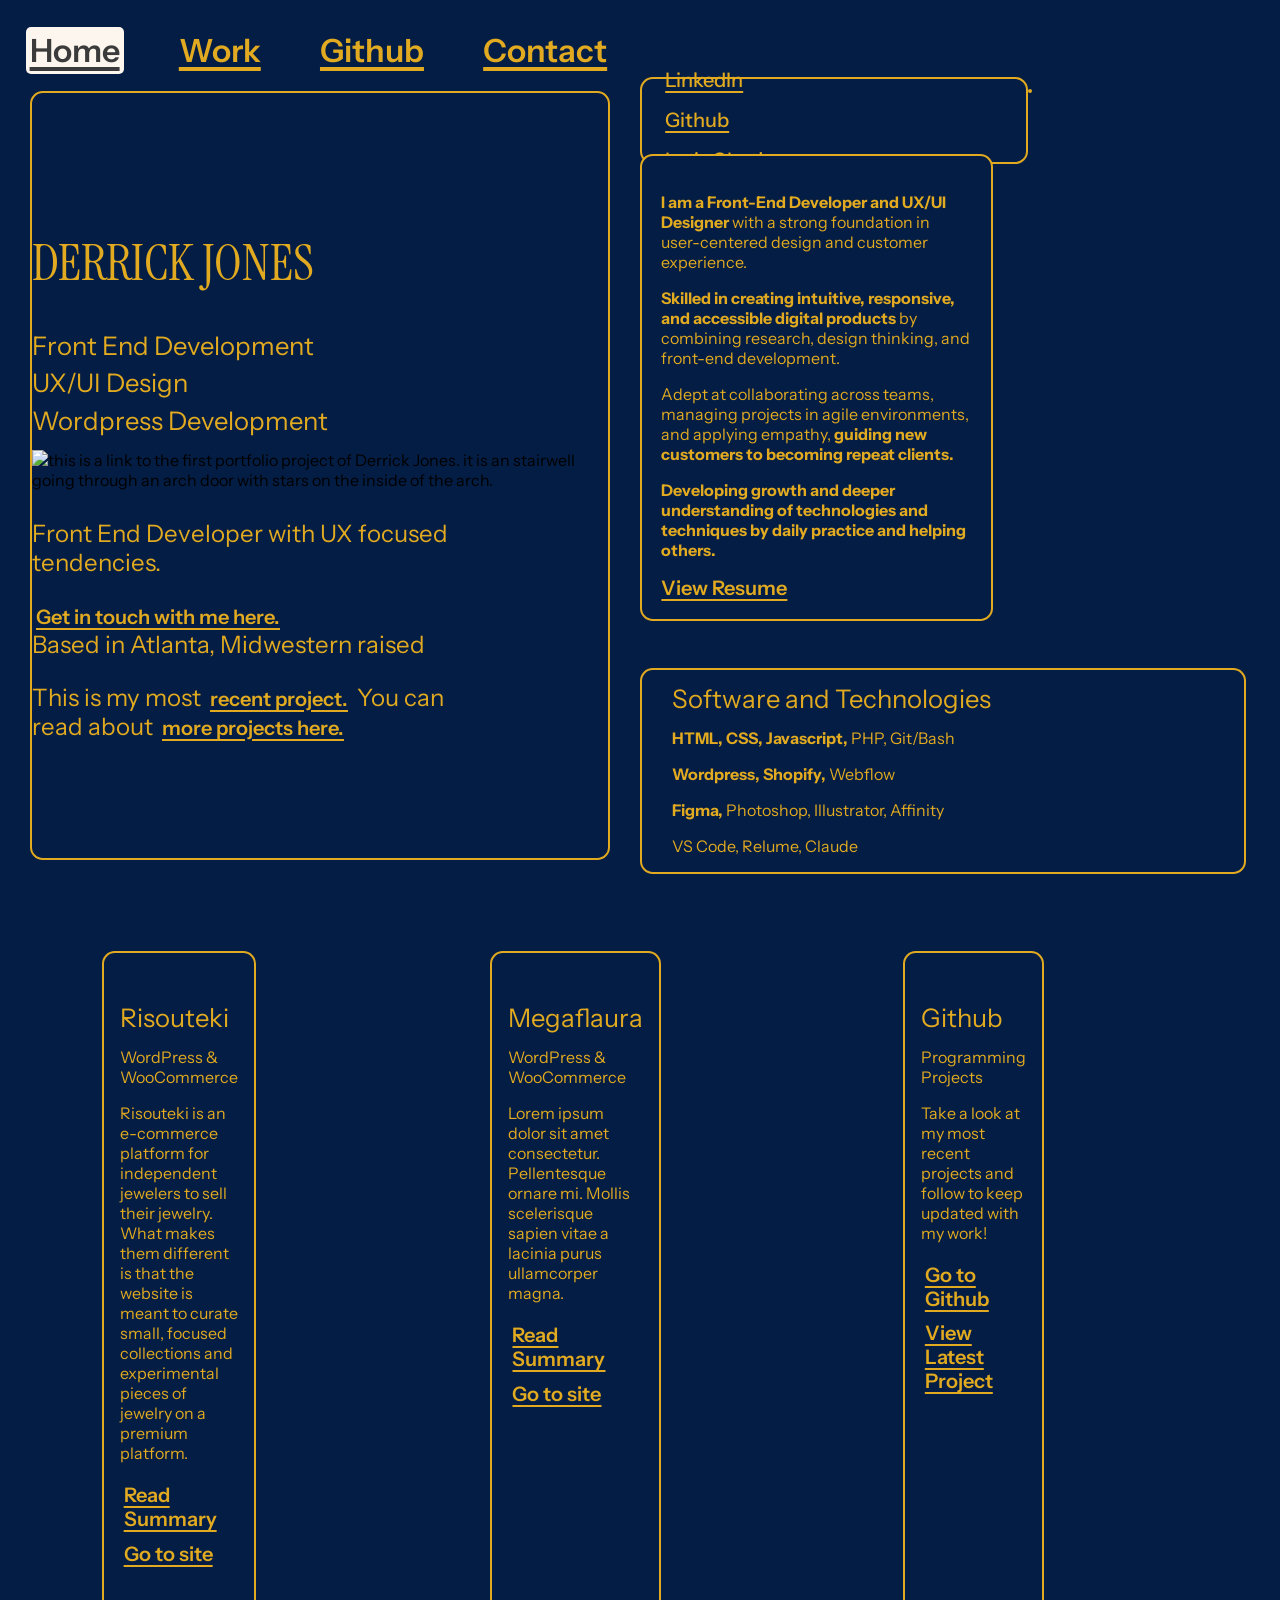
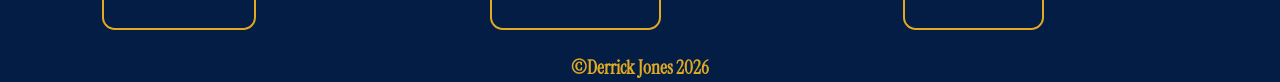
==== index.html @ 46186033 "Portfolio First run of portfolio, v0.0" ====
<!DOCTYPE html>
<html lang="en">

<head>
    <meta charset="UTF-8">
    <meta http-equiv="X-UA-Compatible" content="IE=edge">
    <meta name="viewport" content="width=device-width, initial-scale=1.0">
    <link rel="stylesheet" href="css/styles.css" />
    <style>
        @import url('https://fonts.googleapis.com/css2?family=Instrument+Sans:ital,wght@0,400..700;1,400..700&display=swap');
        @import url('https://fonts.googleapis.com/css2?family=Instrument+Sans:ital,wght@0,400..700;1,400..700&family=Instrument+Serif:ital@0;1&display=swap');
    </style>
    <title>Derrick Jones, WordPress Developer</title>
</head>
<nav>
    <a href="" id="currentNav">Home</a>
    <a href="#work">Work</a>
    <aside class="dropdown">
        <ul>
            <li>
                <a href="">Risouteki</a>
                <p>Wordpress & WooCommerce</p>
            </li>
            <li>
                <a href="">Megaflaura</a>
                <p>Wordpress & WooCommerce</p>
            </li>
            <li>
                <a href="">Interactions & Animations</a>
                <p>Javascript creations</p>
            </li>
        </ul>
    </aside>
    <a href="https://github.com/derrickdotnet">Github </a>
    <a href="">Contact </a>
</nav>

<body>
    <main>
        <section class="heroGrid">
            <div class="heroGrid_card">
                <div class="heroGrid_titles">
                    <h1>Derrick Jones</h2>
                        <h2>Front End Development</h2>
                        <h2>UX/UI Design</h2>
                        <h2>Wordpress Development</h2>
                        <img id="stairway" src="../images/bigstairwaycolor.svg"
                            alt="this is a link to the first portfolio project of Derrick Jones. it is an stairwell going through an arch door with stars on the inside of the arch.">
                        <div class="heroGrid_copy">
                            <p>Front End Developer with UX focused tendencies.</p>
                            <p><a href="https://calendly.com/derrick-j-d-jones/30min" target="_blank">Get in touch with
                                    me here.</a><br> Based in Atlanta, Midwestern raised</p>
                            <p>This is my most <a href="https://dev-risouteki.pantheonsite.io/" target="_blank">recent
                                    project.</a> You can read about <a href="#work">more projects here.</a></p>
                        </div>
                </div>
            </div>

            <div class="mobileNav_button">
                <button><a href="">Learn More</a></button>
            </div>
            <div class="desktopGrid">
                <div class="desktopGrid_connect">
                    <a href="https://github.com/derrickdotnet">LinkedIn</a>
                    <a href="https://github.com/derrickdotnet">Github</a>
                    <a href="https://calendly.com/derrick-j-d-jones/30min">Let's Chat!</a>
                </div>
                <div class="desktopGrid_recentWork">
                    <p><span class="subtitle">I am a Front-End Developer and UX/UI Designer</span> with a strong
                        foundation in user-centered design and customer experience. </p>
                    <p><span class="subtitle">Skilled in creating intuitive, responsive, and accessible digital
                            products</span> by combining research,
                        design thinking, and front-end development.</p>
                    <p>Adept at collaborating across teams, managing projects in agile
                        environments, and applying empathy, <span class="subtitle">guiding new customers to becoming
                            repeat clients.</span></p>
                    <p><span class="subtitle">Developing growth and deeper understanding of technologies and techniques
                            by daily practice and helping others.</span></p>
                    <a href="images/Derrick Jones Front End Wordpress Developer–Portfolio.pdf" target="_blank">View Resume</a>
                </div>
                <div class="desktopGrid_cutie">
                    <img src="../images/profile2026.jpg" alt="">
                </div>
                <div class="desktopGrid_about">
                    <div class="desktopGrid_aboutCopy">
                        <h2>Software and Technologies</h2>
                        <p><span class="subtitle">HTML, CSS, Javascript,</span> PHP, Git/Bash</p>
                        <p><span class="subtitle">Wordpress, Shopify,</span> Webflow</p>
                        <p><span class="subtitle">Figma,</span> Photoshop, Illustrator, Affinity</p>
                        <p>VS Code, Relume, Claude</p>
                    </div>
                </div>
            </div>
        </section>

 <aside id="work"></aside>

        <secion class="workGrid">
            <div class="workCard">
                <img src="images/risouteki-hero.jpg" alt="">
                <div class="workCard_copy">
                    <h2>Risouteki</h2>
                    <p>WordPress & WooCommerce</p>
                    <p>Risouteki is an e-commerce platform for independent jewelers to sell their jewelry. What makes
                        them different is that the website is meant to curate small, focused collections and
                        experimental pieces of jewelry on a premium platform.</p>
                    <a href="projects/risouteki.html">Read Summary</a>
                    <a href="https://dev-risouteki.pantheonsite.io/" target="_blank">Go to site</a>
                </div>
            </div>

            <div class="workCard">
                <img src="images/megaflaura-screenshot1.jpg" alt="">
                <div class="workCard_copy">
                    <h2>Megaflaura</h2>
                    <p>WordPress & WooCommerce</p>
                    <p>Lorem ipsum dolor sit amet consectetur. Pellentesque ornare mi.
                        Mollis scelerisque sapien vitae a lacinia purus ullamcorper magna. </p>
                    <a href="projects/megaflaura.html">Read Summary</a>
                    <a href="https://dev-blackcoffeeatl.pantheonsite.io/" target="_blank">Go to site</a>
                </div>
            </div>
            <div class="workCard">
                <img src="images/Screenshot 2026-09-05 at 9.20.54 PM.jpg" alt="">

                <div class="workCard_copy">
                    <h2>Github</h2>
                    <p>Programming Projects</p>
                    <p>Take a look at my most recent projects and follow to keep updated with my work! </p>
                    <a href="https://github.com/derrickdotnet" target="_blank">Go to Github</a>
                    <a href="https://dev-risouteki.pantheonsite.io" target="_blank">View Latest Project</a>
                </div>
            </div>
        </secion>
    </main>
    <footer>
        <h3>©Derrick Jones 2026</h3>
    </footer>
</body>

</html>
---- css/styles.css ----
/*Home  Styles CSS*/
body {
    background-color: #031D44;
    background-image: url('../images/gridpatternblue2.svg');
    background-repeat: repeat;
    background-position: center;
    background-size: cover;
    background-attachment: fixed;
    font-family: "Instrument Sans", sans-serif;
    animation: moveGrid 150s linear infinite;
    width: 100%;
    margin: 0;
}

@keyframes moveGrid {
    from {
        background-position: 0 0;
    }

    to {
        background-position: 100vw 100vh;
    }
}

h1,
h2,
h3,
p,
a {
    color: #E1AA20;
}

h1,
h2,
h3 {
    letter-spacing: 5%;
}

h1 {
    font-size: 6rem;
    font-family: "Instrument Serif", 'Times New Roman', Times, serif;
    font-size: clamp(2.5rem, 4vw, 4rem);
    text-transform: uppercase;
    font-weight: 100;
}

h2 {
    font-family: "instrument sans";
    font-size: clamp(1.5rem, 2vw, 2rem);
    font-weight: 100;
    line-height: max(0.5rem, 1rem);
}

a {
    font-size: clamp(1.25rem, 1.5vw, 1.5rem);
    transition: color 0.3s ease;
    text-decoration-thickness: 2px;
    border-radius: 5px;
    text-underline-offset: .25rem;
    font-weight: 600;

}

a:hover {
    color: #3B3B3B;
    background-color: #FCF6EE;
}

.mobileNav_button {
    display: none;
}

nav {
    position: fixed;
    display: flex;
    place-self: center;
    justify-content: center;
    top: 3%;
    z-index: 3;
}


nav a {
    font-size: 2rem;
    text-decoration-thickness: 1px;
    text-underline-offset: 5px;
    list-style: none;
    display: block;
    color: #E1AA20;
    background-color: #031D44;
    margin: 0 2vw;
    text-decoration-thickness: 4px;
    border-radius: 5px;
    padding: 4px;
}

#currentNav {
    background-color: #FCF6EE;
    color: #3B3B3B;
}

#currentNav:hover {
    background-color: #E1AA20;
    color: #FCF6EE;
    transition: color 0.1s;
    transition: background-color 0.1s;
}


.heroGrid {
    display: grid;
    grid-template-columns: 1fr 1fr;
    margin-top: 6%;
}

.heroGrid_card {
    display: block;
    background-color: #031D44;
    border: #E1AA20 0.125rem solid;
    border-radius: clamp(0.25rem, 1vw, 1rem);
    width: clamp(16rem, 90%, 44rem);
    height: 85vh;
    place-content: center;
    place-self: center;
}

.heroGrid_titles {
    justify-items: center;
}


.heroGrid_copy {
    width: clamp(16rem, 36vw, 40rem);
}

.heroGrid_copy p {
    font-size: clamp(1rem, 2vw, 1.5rem);
}

.heroGrid_copy a {
    font-weight: 600;
    text-decoration-thickness: 2px;
    border-radius: 5px;
    padding: 4px;
    text-underline-offset: .25rem;

}

#stairway {
    display: grid;
    justify-self: center;
    margin-bottom: 5%;
}

.desktopGrid {
    display: grid;
    grid-template-columns: repeat(2, 1fr);
    grid-template-rows: repeat(1, 1fr);
}

.desktopGrid_connect,
.desktopGrid_recentWork,
.desktopGrid_about {
    display: block;
    background-color: #031D44;
    border: #E1AA20 0.125rem solid;
    border-radius: clamp(0.25rem, 1vw, 1rem);
}

.desktopGrid_connect {
    display: flex;
    flex-direction: column;
    width: clamp(24rem, 5vw, 25rem);
    height: 67%;
    justify-content: center;
}

.desktopGrid_connect a {
    font-weight: 500;
    margin-left: 5%;
    line-height: 2rem;
    padding: 4px;
    width: fit-content;
}

.subtitle {
    font-weight: 800;
}

.dropdown {
    display: none;
    background-color: #031D44;
    width: fit-content;
    color: #031D44;
    border: #E1AA20 2px solid;
    border-radius: 1rem;
}

.dropdown a {
    display: block;
    width: 90%;
}

.dropdown:hover {
    display: block;
}

.desktopGrid_recentWork {
    grid-column-start: 1;
    grid-row-start: 2;
    position: relative;
    top: -10%;
    left: 0%;
    padding: 5%;
    width: 80%;
}

.desktopGrid_recentWork a {
    padding: 4px;
    margin-left: -4px;
}


.desktopGrid_cutie {
    grid-row: span 2/ span 2;
    grid-column-start: 2;
    grid-row-start: 1;
    place-self: start;
}

.desktopGrid_cutie img {

    width: clamp(5rem, 27vw, 20rem);

    border: #E1AA20 0.125rem solid;
    border-radius: clamp(0.25rem, 1vw, 1rem);

}


.desktopGrid_about {
    grid-column: span 2 / span 2;
    grid-row-start: 3;
    height: fit-content;
    width: auto;
    max-width: 47vw;
}

.desktopGrid_aboutCopy {
    margin-left: 5%;
}


.workGrid {
    display: grid;
    grid-template-columns: repeat(3, 1fr);
    grid-template-rows: repeat(1, 1fr);
    gap: 2.5rem;
    width: 90vw;
    place-self: center;
    justify-self: center;
    place-items: center;
    justify-content: center;
    margin: 6% 0 2% 0;
}

.workCard {
    width: 30vw;
    background-color: #031D44;
    border: #E1AA20 0.125rem solid;
    width: min-content;
    border-radius: clamp(0.25rem, 1vw, 1rem);
        height: 75vh;
}

.workCard img {
    width: 28vw;
    border-radius: 1rem 1rem 0 0;
}

.workCard_copy {
    padding: 1rem;
}

.workCard_copy a {
    display: flex;
    margin: 2% 0;
    width: fit-content;
    padding: .25rem;
    text-underline-offset: .25rem;
    font-weight: 600;
}

button {
    font-family: instrument sans;
    background: #031D44;
    border: 2px #E1AA20 solid;
    border-radius: clamp(0.25rem, 1vw, 1rem);
    padding: 1rem;

}

button:hover {
    background: #FCF6EE;
    border: 2px #031D44 solid;
}

.mobileNav_button {
    justify-self: center;
    margin-top: 2vh;
}

.mobileNav_button a {
    font-size: 2.5rem;
    font-weight: 600;
    text-decoration-thickness: 4px;
}


footer {
    background-color: #031D44;
    text-align: center;
    font-family: instrument serif;
    width: 100%;
    height: 3%;
    position: absolute;

}

footer h3 {
    margin: 0;
}

/*Home Styles CSS END*/



/*Projects CSS*/

.projectHero {
    display: grid;
    grid-template-columns: repeat(4, 1fr);
    grid-template-rows: repeat(1, fr);
    place-self: center;
    width: 98vw;
    
    background-image: linear-gradient(rgba(0, 0, 0, 0.6), rgba(0, 0, 0, 0.6)), url(../images/risouteki-hero.jpg);
    background-size: cover;
    background-repeat: no-repeat;
    padding: 1rem;
    height: 97vh;
    place-content: center;
}

.projectHero_copy:hover {
    background-color: #031D44;
    transition: 0.2s linear;
}

.projectHero_copy {
    width: 100%;
    margin-left: 10%;
    border: 2px #E1AA20 solid;
    border-radius: clamp(0.25rem, 1vw, 1rem);
    padding: 1rem;
    font-size:1.25rem;
}

.projectHero_copyPro a{
    font-size: 2rem;
}

.projectHero_copyIntro a {
    display: flex;
    flex-direction: column;
    padding: 0.5rem;
}

.projectHero_copyIntro h1 {
    place-self: center;
}

.projectHero_images {
    border-radius: clamp(0.25rem, 1vw, 1rem);
    width: 100%;
    grid-column: 2 / span 3;
    place-self: center;
}

.projectHero_images img {
    width: 82%;
    height: 78vh;
    border: 2px #E1AA20 solid;
    border-radius: clamp(0.25rem, 1vw, 1rem);
    margin-left: 10%;
}

.projectGallery_1 {
    background: #031D44;
    border: 2px #E1AA20 solid;   
    width: 100vw;
    place-self: center;
}

.projectGallery_copy {
    height: fit-content;
    width: 70%;
    font-size: 1rem;
    padding: 4rem;


}

.projectGallery_X {
    display: grid;
    grid-template-columns: repeat(1, 1fr);
    grid-template-rows: repeat(1, 1fr);
    place-self: center;
    place-items: center;
    width: auto;
    /*background: linear-gradient(to right, #031D44 50%, transparent 50%)*/
}


.projectGalleryX_images {
    justify-self: center;
}

.projectGalleryX_images img {
    width: 90vw;
    border: 2px #E1AA20 solid;
    border-radius: clamp(0.25rem, 1vw, 1rem);
    display: grid;
    place-self: center;
    margin: 2% 0;
    height: auto;
}

.projectGallery_2 {
    display: grid;
    grid-template-columns: repeat(3, 1fr);
    grid-template-rows: repeat(1, 1fr);
    place-self: center;
    place-items: center;
    width: auto;
}


.projectGallery_3 {
    display: grid;
    grid-template-columns: repeat(2, 1fr);
    grid-template-rows: repeat(1, 1fr);
    place-self: center;
    width: auto;
    background: #031D44;
    border: 2px #E1AA20 solid;   
    width: 100vw;
    border-bottom: none;
}


.projectGallery2_images {
    justify-self: center;
}

.projectGallery2_images img {
    width: 93%;
    border: 2px #E1AA20 solid;
    border-radius: clamp(0.25rem, 1vw, 1rem);
    display: grid;
    place-self: center;
    margin: 2% 0;
    height: 75vh;
}

#moreWork{
    background: #031D44;
    width: 100vw;
    border: 2px #E1AA20 solid;
    border-left: none;
    border-right: none;
    height: 10%;
    margin: 5% 0;
}

#moreWork h2{
    margin-left: 5%;
}

.workGrid_Project {
    display: grid;
    grid-template-columns: repeat(2, 1fr);
    grid-template-rows: repeat(1, 1fr);
    gap: 2.5rem;
    width:100%;
    height: auto;    
    place-self: center;
    justify-self: center;
    place-items: center;
    justify-content: center;
    margin: 6% 0 2% 0;
}

.workCard_Project {
        border: 2px #E1AA20 solid;
    background-color: #031D44;
    width: min-content;
    border-radius: clamp(0.25rem, 1vw, 1rem);
        height: 75vh;
}

.workCard_Project img {
    width: 36vw;
    border-radius: 1rem 1rem 0 0;
}

.workCard_copyProject {
    padding: 1rem;
}

.workCard_copyProject a {
    display: flex;
    margin: 2% 0;
    
    width: fit-content;
    padding: .25rem;
    text-underline-offset: .25rem;
    font-weight: 600;
}

#megaflauraBackground{
    background-image: linear-gradient(rgba(0, 0, 0, 0.6), rgba(0, 0, 0, 0.6)), url(../images/megaflaura-hero.jpg);
}
/*Projects CSS END*/


/*Home Mobile Styles CSS*/

@media (max-width:64rem) {
    .heroGrid {
        grid-template-columns: 1fr;
    }

    .heroGrid_card {
        height: 83vh;
    }

    .desktopGrid,
    nav {
        display: none;
    }

    .workGrid {
        display: grid;
        grid-template-columns: repeat(1, 1fr);
    }

    .workCard img {
        width: 90vw;
    }

    .mobileNav_button {
        display: block;
    }

.projectHero{
    grid-template-columns: repeat(1, 1fr);
    grid-template-rows: repeat(2, 1fr);
    padding: 2rem 0;
    width: 100vw;
}
.projectHero_copy{
    margin: auto;
    height: 90vh;
    width:86vw;
}


    .projectHero_images img{
    display: none;
    }

    .projectHero_images {
    border-radius: clamp(0.25rem, 1vw, 1rem);
    width: 96vw;
    grid-column: 1 / span 4;
    place-self: center;
    height: auto;
}

.projectGallery_2 {
    grid-template-columns: repeat(1, 1fr);
}

.projectGallery_3 {
    grid-template-columns: repeat(1, 1fr);
}
.projectGallery_copy{
    width: auto;
}

.workCard_Project{
    width:93vw;
}

.workGrid_Project {
    grid-template-columns: repeat(1, 1fr);
    width:100%;
    height: auto;
}

.workGrid_Project img{
    width:100%;
}

}
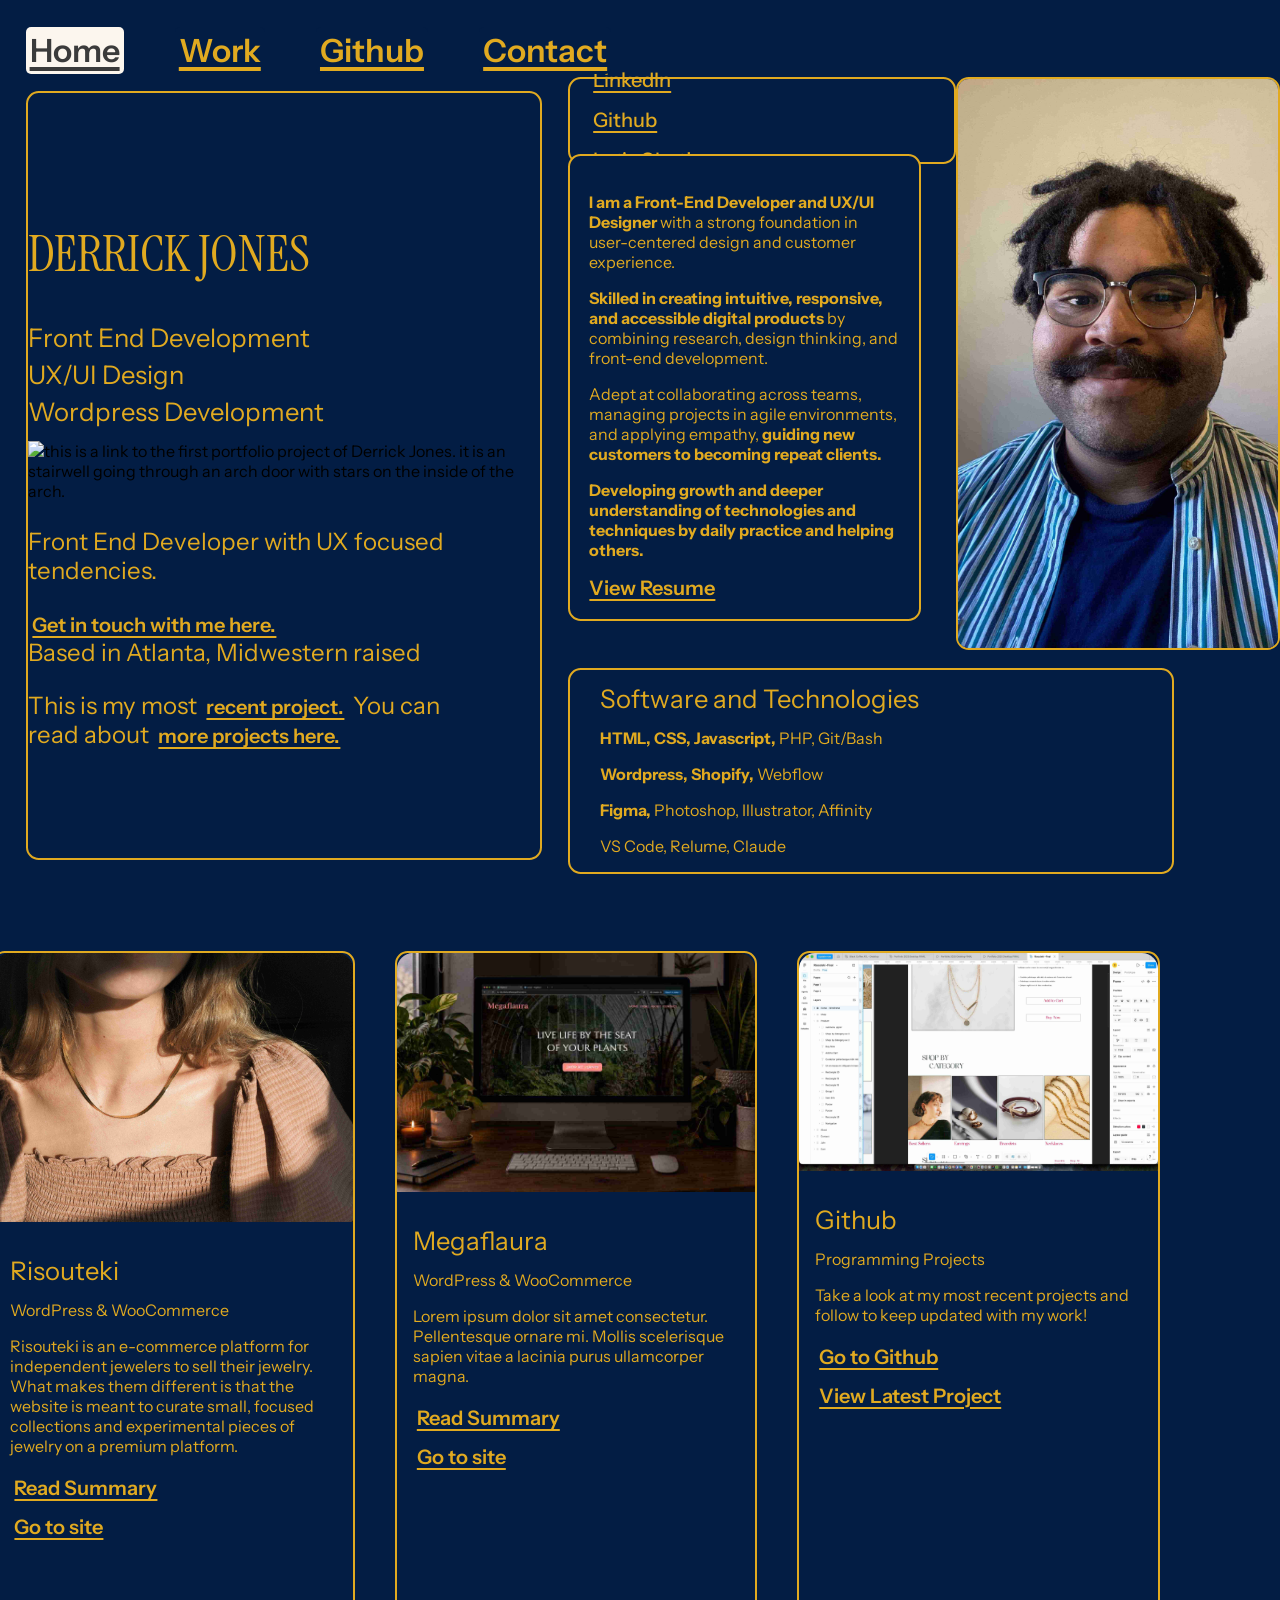
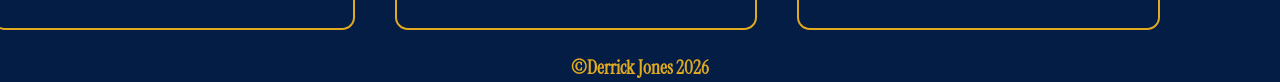
==== commit 9dc85729: "Update index.html closed gaps in image file name (screenshot for risouteki)" ====
--- a/index.html
+++ b/index.html
@@ -121,7 +121,7 @@
                 </div>
             </div>
             <div class="workCard">
-                <img src="images/Screenshot 2026-09-05 at 9.20.54 PM.jpg" alt="">
+                <img src="images/Screenshot-2026-09-05-at-9.20.54PM.jpg" alt="">
 
                 <div class="workCard_copy">
                     <h2>Github</h2>
@@ -138,4 +138,4 @@
     </footer>
 </body>
 
-</html>+</html>
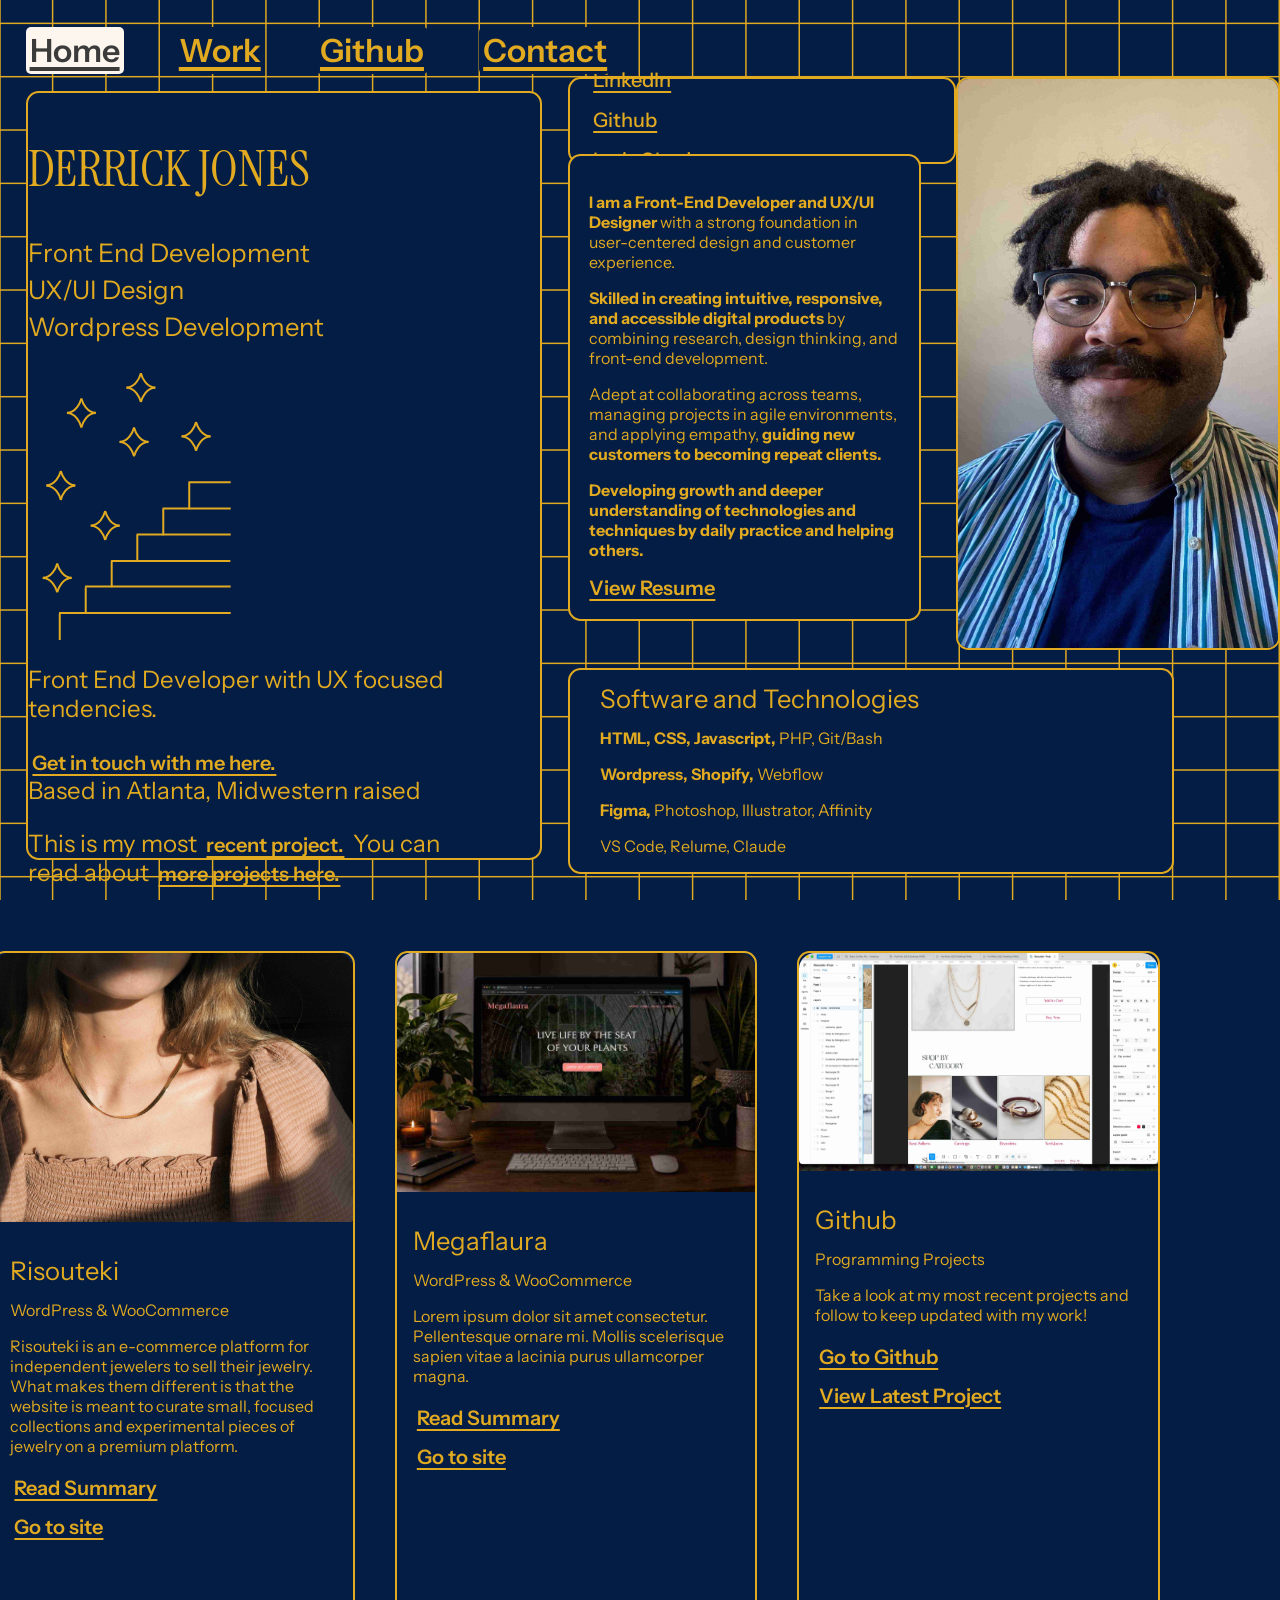
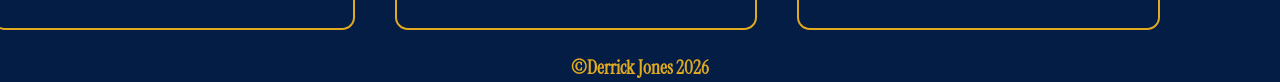
==== commit 097af043: "Update index.html changed path for .projectHero_cutie & #stairway" ====
--- a/index.html
+++ b/index.html
@@ -44,7 +44,7 @@
                         <h2>Front End Development</h2>
                         <h2>UX/UI Design</h2>
                         <h2>Wordpress Development</h2>
-                        <img id="stairway" src="../images/bigstairwaycolor.svg"
+                        <img id="stairway" src="images/bigstairwaycolor.svg"
                             alt="this is a link to the first portfolio project of Derrick Jones. it is an stairwell going through an arch door with stars on the inside of the arch.">
                         <div class="heroGrid_copy">
                             <p>Front End Developer with UX focused tendencies.</p>
@@ -79,7 +79,7 @@
                     <a href="images/Derrick Jones Front End Wordpress Developer–Portfolio.pdf" target="_blank">View Resume</a>
                 </div>
                 <div class="desktopGrid_cutie">
-                    <img src="../images/profile2026.jpg" alt="">
+                    <img src="images/profile2026.jpg" alt="">
                 </div>
                 <div class="desktopGrid_about">
                     <div class="desktopGrid_aboutCopy">
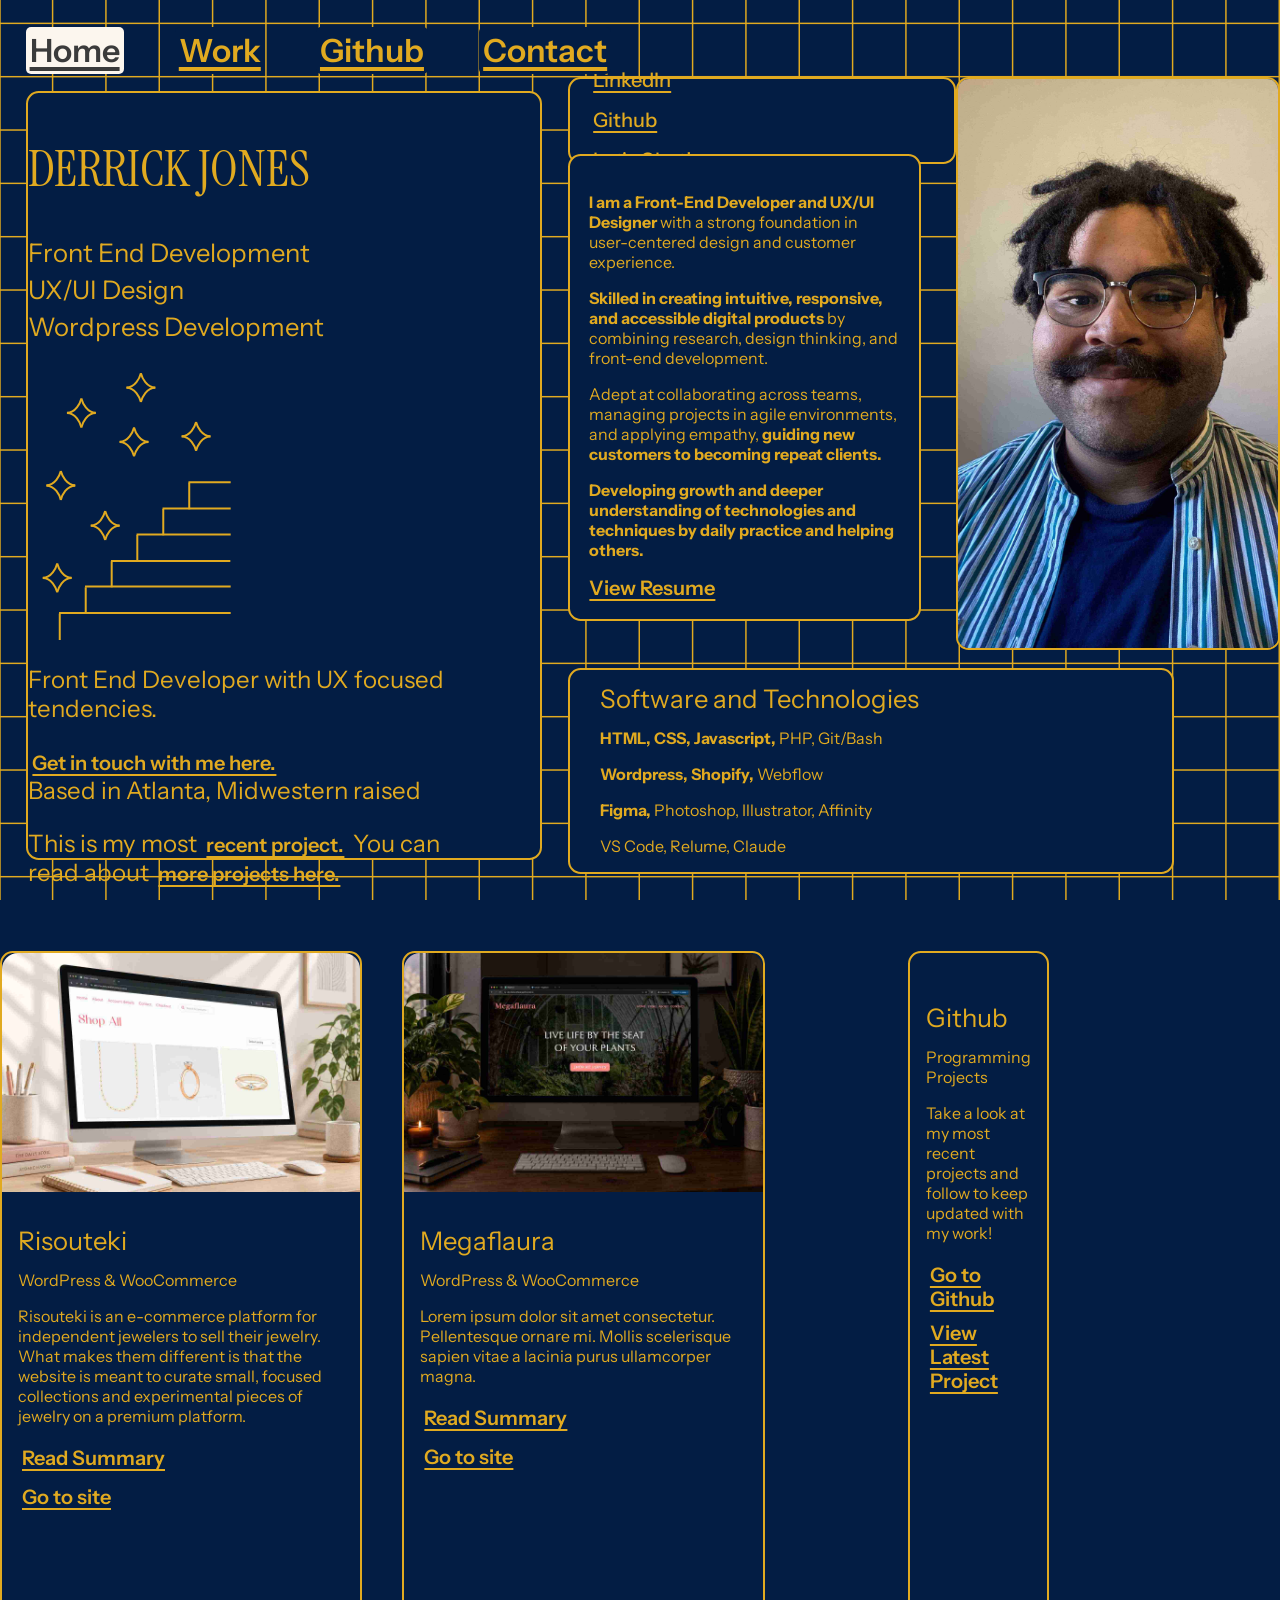
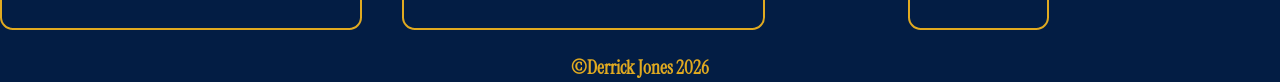
==== commit 5ad1b43b: "Add files via upload changed the github image on the bottom to fit my portfolio better. moved nav to" ====
--- a/index.html
+++ b/index.html
@@ -12,6 +12,8 @@
     </style>
     <title>Derrick Jones, WordPress Developer</title>
 </head>
+
+<body>
 <nav>
     <a href="" id="currentNav">Home</a>
     <a href="#work">Work</a>
@@ -35,16 +37,16 @@
     <a href="">Contact </a>
 </nav>
 
-<body>
+
     <main>
         <section class="heroGrid">
             <div class="heroGrid_card">
                 <div class="heroGrid_titles">
-                    <h1>Derrick Jones</h2>
+                    <h1>Derrick Jones</h1>
                         <h2>Front End Development</h2>
                         <h2>UX/UI Design</h2>
                         <h2>Wordpress Development</h2>
-                        <img id="stairway" src="images/bigstairwaycolor.svg"
+                        <img id="stairway" src="../images/bigstairwaycolor.svg"
                             alt="this is a link to the first portfolio project of Derrick Jones. it is an stairwell going through an arch door with stars on the inside of the arch.">
                         <div class="heroGrid_copy">
                             <p>Front End Developer with UX focused tendencies.</p>
@@ -79,7 +81,7 @@
                     <a href="images/Derrick Jones Front End Wordpress Developer–Portfolio.pdf" target="_blank">View Resume</a>
                 </div>
                 <div class="desktopGrid_cutie">
-                    <img src="images/profile2026.jpg" alt="">
+                    <img src="../images/profile2026.jpg" alt="">
                 </div>
                 <div class="desktopGrid_about">
                     <div class="desktopGrid_aboutCopy">
@@ -97,7 +99,7 @@
 
         <secion class="workGrid">
             <div class="workCard">
-                <img src="images/risouteki-hero.jpg" alt="">
+                <img src="images/risouteki-screenshot8.jpg" alt="">
                 <div class="workCard_copy">
                     <h2>Risouteki</h2>
                     <p>WordPress & WooCommerce</p>
@@ -121,7 +123,7 @@
                 </div>
             </div>
             <div class="workCard">
-                <img src="images/Screenshot-2026-09-05-at-9.20.54PM.jpg" alt="">
+                <img src="images/githubshot.png" alt="">
 
                 <div class="workCard_copy">
                     <h2>Github</h2>
@@ -138,4 +140,4 @@
     </footer>
 </body>
 
-</html>
+</html>
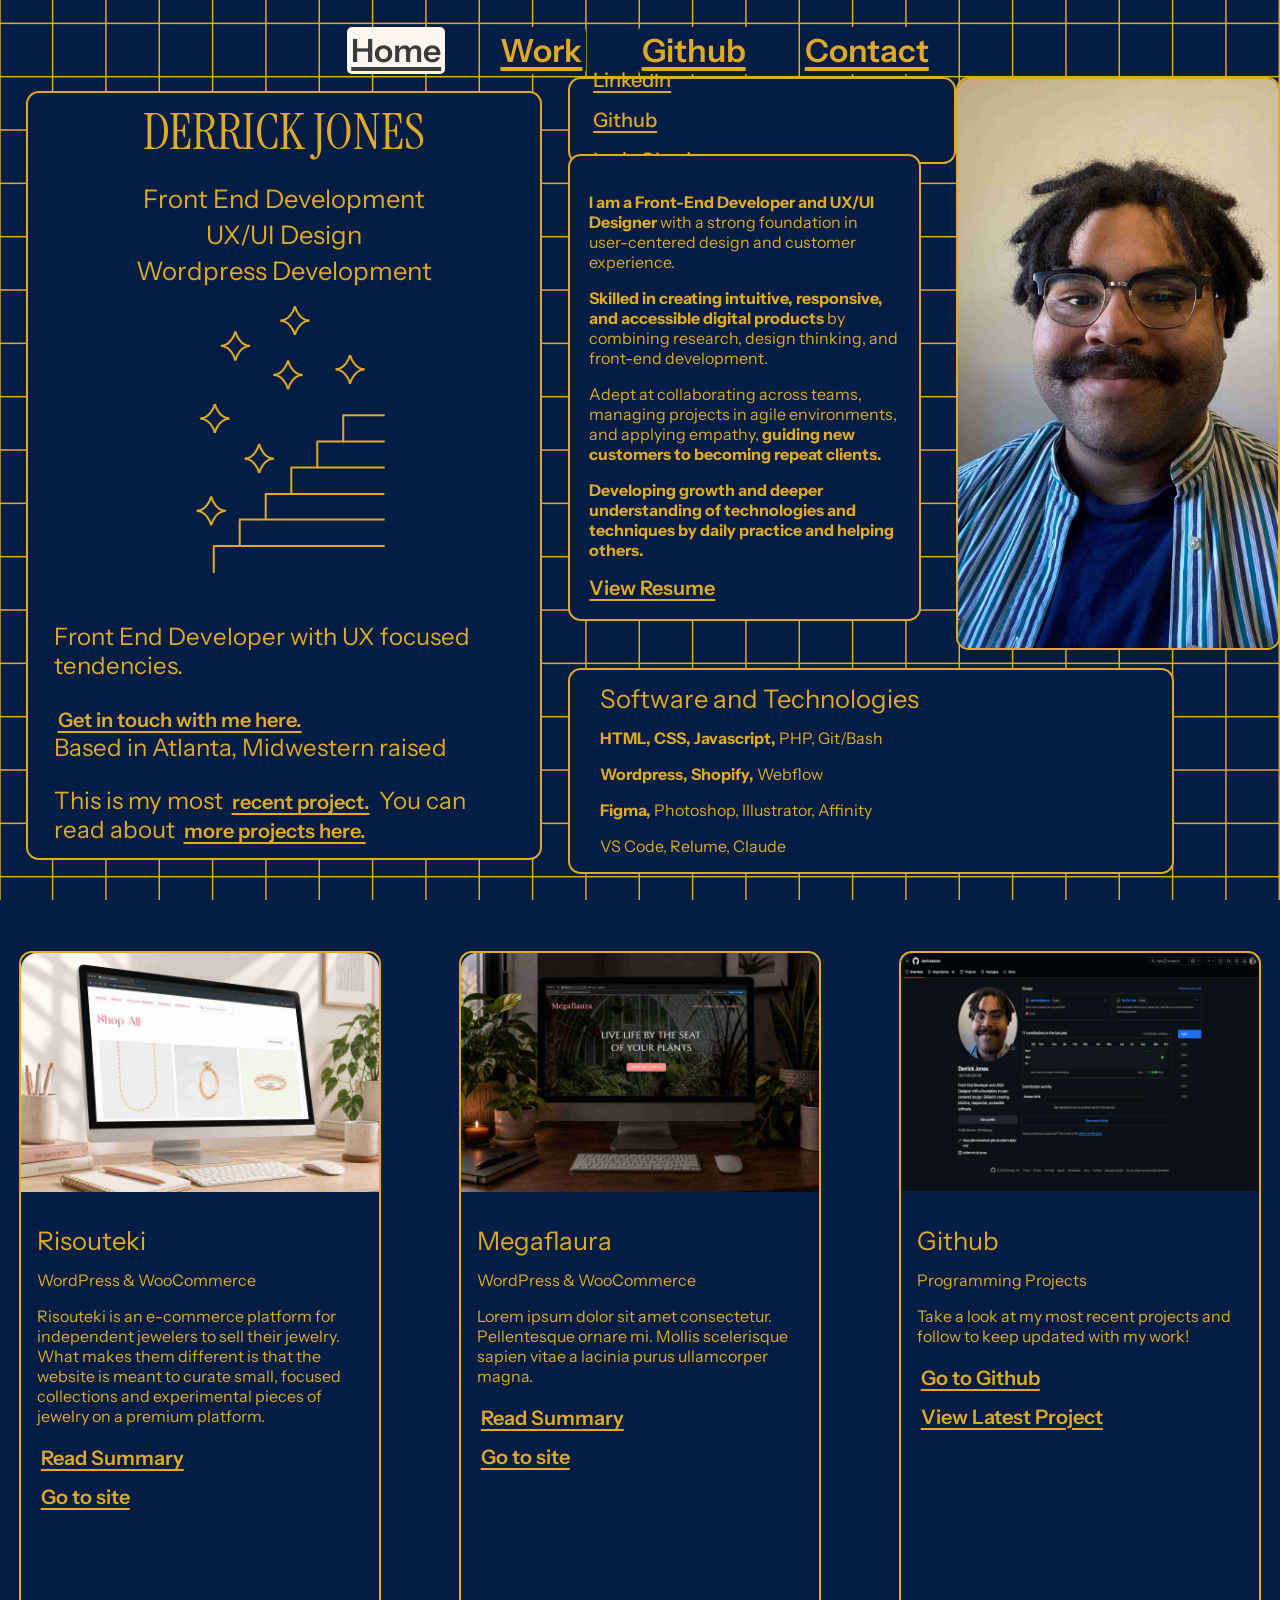
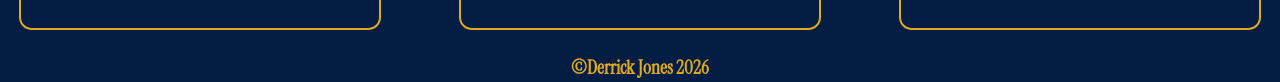
==== commit d5697309: "Update index.html changed path names for images in heroGrid_titles and desktopGrid_cutie" ====
--- a/index.html
+++ b/index.html
@@ -46,7 +46,7 @@
                         <h2>Front End Development</h2>
                         <h2>UX/UI Design</h2>
                         <h2>Wordpress Development</h2>
-                        <img id="stairway" src="../images/bigstairwaycolor.svg"
+                        <img id="stairway" src="images/bigstairwaycolor.svg"
                             alt="this is a link to the first portfolio project of Derrick Jones. it is an stairwell going through an arch door with stars on the inside of the arch.">
                         <div class="heroGrid_copy">
                             <p>Front End Developer with UX focused tendencies.</p>
@@ -81,7 +81,7 @@
                     <a href="images/Derrick Jones Front End Wordpress Developer–Portfolio.pdf" target="_blank">View Resume</a>
                 </div>
                 <div class="desktopGrid_cutie">
-                    <img src="../images/profile2026.jpg" alt="">
+                    <img src="images/profile2026.jpg" alt="">
                 </div>
                 <div class="desktopGrid_about">
                     <div class="desktopGrid_aboutCopy">
@@ -140,4 +140,4 @@
     </footer>
 </body>
 
-</html>+</html>
--- a/css/styles.css
+++ b/css/styles.css
@@ -77,6 +77,7 @@
     justify-content: center;
     top: 3%;
     z-index: 3;
+    width:100%;
 }
 
 
@@ -114,6 +115,8 @@
 }
 
 .heroGrid_card {
+    /*
+    
     display: block;
     background-color: #031D44;
     border: #E1AA20 0.125rem solid;
@@ -121,13 +124,36 @@
     width: clamp(16rem, 90%, 44rem);
     height: 85vh;
     place-content: center;
-    place-self: center;
+    place-self: center;     
+*/
+    display: flex;
+    flex-direction: column;
+    justify-content: center;
+    align-self: center;       
+    justify-self: center;
+    background-color: #031D44;
+    border: #E1AA20 0.125rem solid;
+    border-radius: clamp(0.25rem, 1vw, 1rem);
+    width: clamp(16rem, 90%, 44rem);
+    height: 85vh;
 }
 
 .heroGrid_titles {
     justify-items: center;
-}
-
+
+     display: flex;
+    flex-direction: column;
+    align-items: center;     
+    text-align: left; 
+}
+
+.heroGrid_titles h2{
+    margin: 2% auto;
+}
+
+.heroGrid_titles h1{
+    margin: 3% auto;
+}
 
 .heroGrid_copy {
     width: clamp(16rem, 36vw, 40rem);
@@ -147,9 +173,10 @@
 }
 
 #stairway {
-    display: grid;
-    justify-self: center;
-    margin-bottom: 5%;
+    display: block;            /* was grid */
+    max-width: 100%;
+    height: auto;
+    margin: 0 auto 5%; 
 }
 
 .desktopGrid {
@@ -262,6 +289,7 @@
     place-items: center;
     justify-content: center;
     margin: 6% 0 2% 0;
+    width:100%;
 }
 
 .workCard {
@@ -290,6 +318,7 @@
     text-underline-offset: .25rem;
     font-weight: 600;
 }
+
 
 button {
     font-family: instrument sans;
@@ -612,5 +641,10 @@
 .workGrid_Project img{
     width:100%;
 }
-
+}
+
+@media (max-width:21rem) {
+    .heroGrid_titles h2 {
+       font-size:1.25rem;
+    }
 }
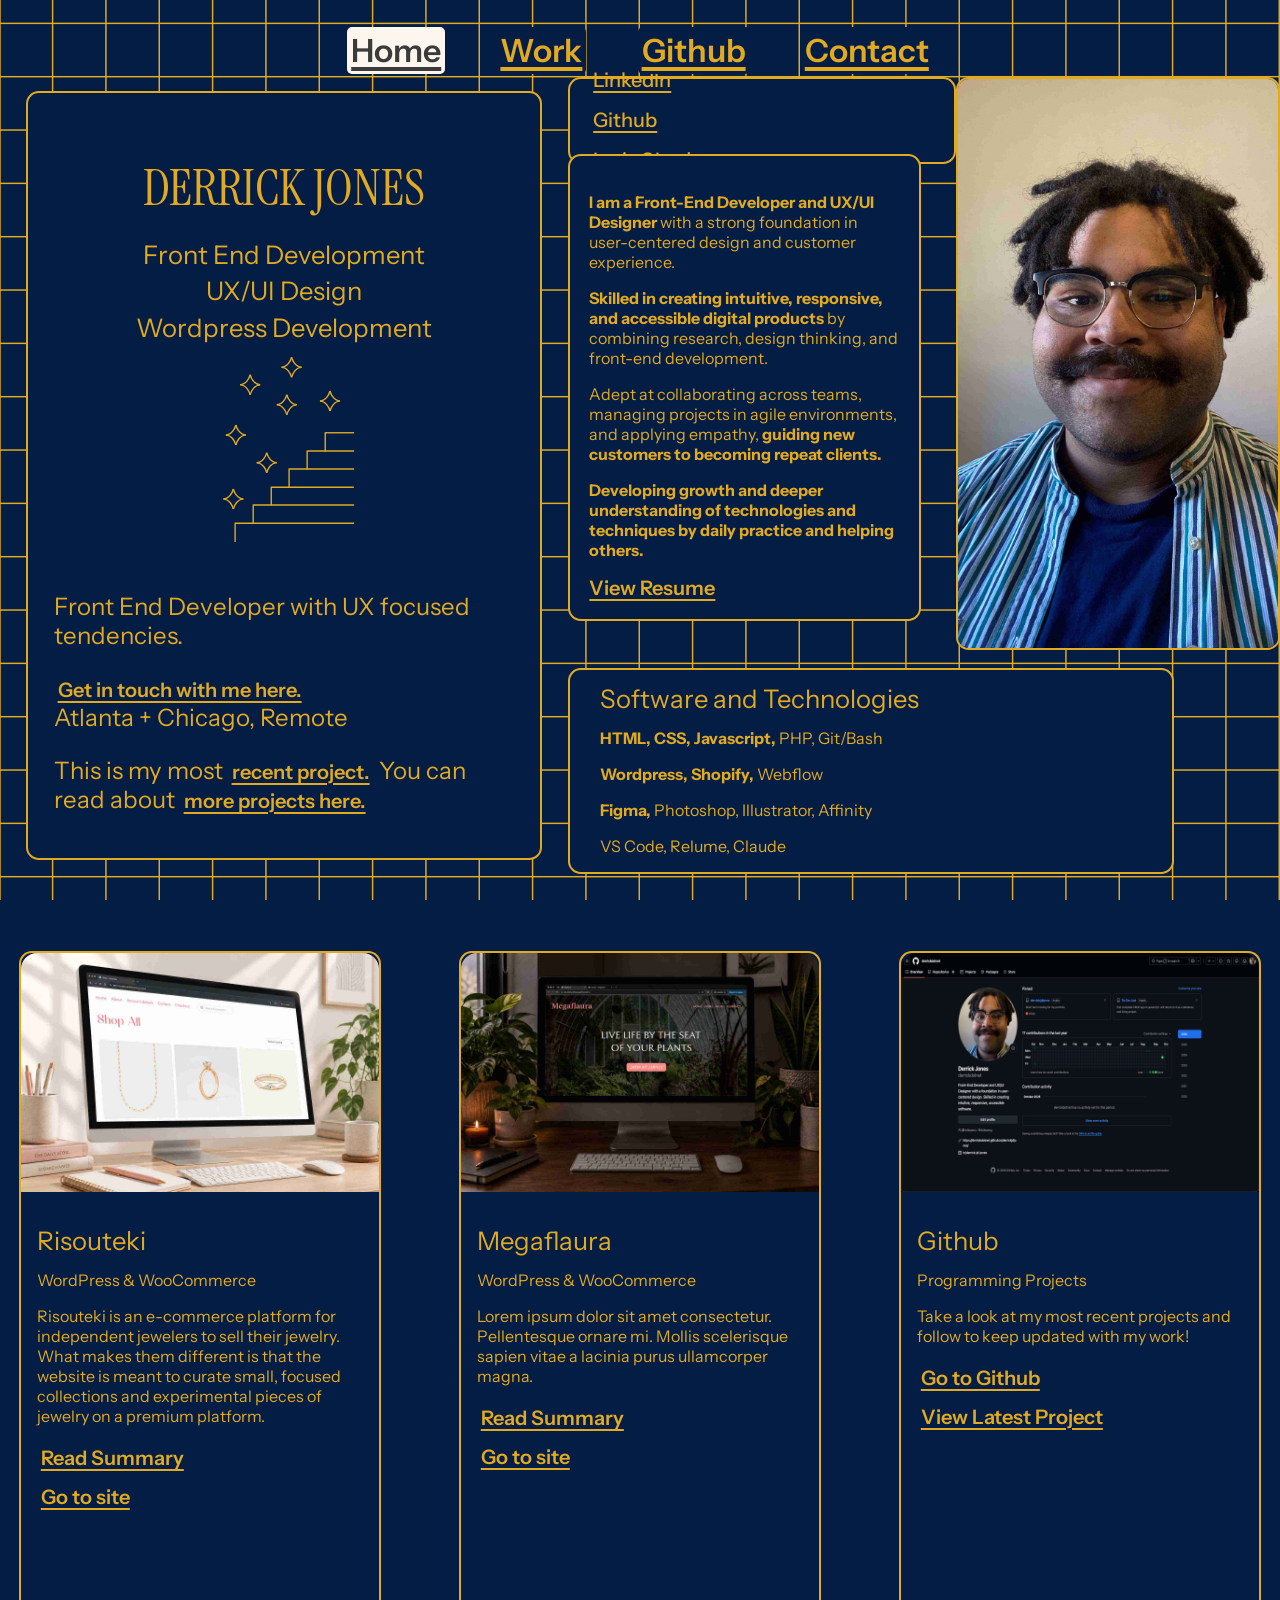
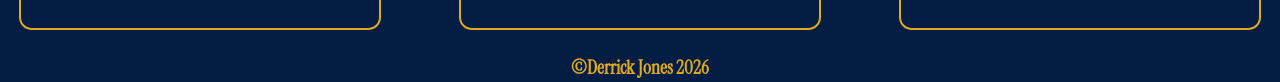
==== commit f7dc4d58: "Updated structure removed learn more button" ====
--- a/index.html
+++ b/index.html
@@ -46,21 +46,18 @@
                         <h2>Front End Development</h2>
                         <h2>UX/UI Design</h2>
                         <h2>Wordpress Development</h2>
-                        <img id="stairway" src="images/bigstairwaycolor.svg"
+                        <img id="stairway" src="../images/bigstairwaycolor.svg"
                             alt="this is a link to the first portfolio project of Derrick Jones. it is an stairwell going through an arch door with stars on the inside of the arch.">
                         <div class="heroGrid_copy">
                             <p>Front End Developer with UX focused tendencies.</p>
                             <p><a href="https://calendly.com/derrick-j-d-jones/30min" target="_blank">Get in touch with
-                                    me here.</a><br> Based in Atlanta, Midwestern raised</p>
+                                    me here.</a><br> Atlanta + Chicago, Remote</p>
                             <p>This is my most <a href="https://dev-risouteki.pantheonsite.io/" target="_blank">recent
                                     project.</a> You can read about <a href="#work">more projects here.</a></p>
                         </div>
                 </div>
             </div>
 
-            <div class="mobileNav_button">
-                <button><a href="">Learn More</a></button>
-            </div>
             <div class="desktopGrid">
                 <div class="desktopGrid_connect">
                     <a href="https://github.com/derrickdotnet">LinkedIn</a>
@@ -81,7 +78,7 @@
                     <a href="images/Derrick Jones Front End Wordpress Developer–Portfolio.pdf" target="_blank">View Resume</a>
                 </div>
                 <div class="desktopGrid_cutie">
-                    <img src="images/profile2026.jpg" alt="">
+                    <img src="../images/profile2026.jpg" alt="">
                 </div>
                 <div class="desktopGrid_about">
                     <div class="desktopGrid_aboutCopy">
@@ -140,4 +137,4 @@
     </footer>
 </body>
 
-</html>
+</html>
--- a/css/styles.css
+++ b/css/styles.css
@@ -140,7 +140,7 @@
 
 .heroGrid_titles {
     justify-items: center;
-
+margin-top: 22%;
      display: flex;
     flex-direction: column;
     align-items: center;     
@@ -175,7 +175,7 @@
 #stairway {
     display: block;            /* was grid */
     max-width: 100%;
-    height: auto;
+    height: 25%;
     margin: 0 auto 5%; 
 }
 
@@ -566,19 +566,72 @@
 /*Home Mobile Styles CSS*/
 
 @media (max-width:64rem) {
+
+nav{
+    top:93%;
+}
+nav a{
+    font-size:1.35rem;
+}
     .heroGrid {
         grid-template-columns: 1fr;
     }
 
     .heroGrid_card {
-        height: 83vh;
-    }
-
-    .desktopGrid,
-    nav {
+        height: 88vh;
+    }
+
+.heroGrid_copy{
+    width:80%;
+}
+
+.heroGrid_titles h2{
+    margin: 4% auto;
+}
+
+.desktopGrid{
+    grid-template-columns: repeat(1, 1fr);
+    margin-top:10%;
+}
+
+.desktopGrid_recentWork{
+    grid-column-start: initial;
+    grid-row-start: initial;
+    position: initial;
+    width:revert-rule;
+    place-self: center;
+}
+
+.desktopGrid_cutie{
+    grid-row: initial;
+    grid-column-start: initial;
+    grid-row-start:initial;
+    place-self: center;
+    width:90vw;
+    margin:10%;
+}
+
+.desktopGrid_cutie img{
+    width:90%;
+}
+
+#stairway{
+    height:25%;
+    margin: 10% 0%;
+}
+
+.desktopGrid_about{
+    grid-column: initial;
+    grid-row-start:initial;
+    max-width: 82%;
+    place-self: center;
+    margin-top:-37%;
+    margin-left:5%;
+}
+
+    .desktopGrid_connect{
         display: none;
     }
-
     .workGrid {
         display: grid;
         grid-template-columns: repeat(1, 1fr);
@@ -645,6 +698,6 @@
 
 @media (max-width:21rem) {
     .heroGrid_titles h2 {
-       font-size:1.25rem;
+       font-size:1.25remx;
     }
 }
